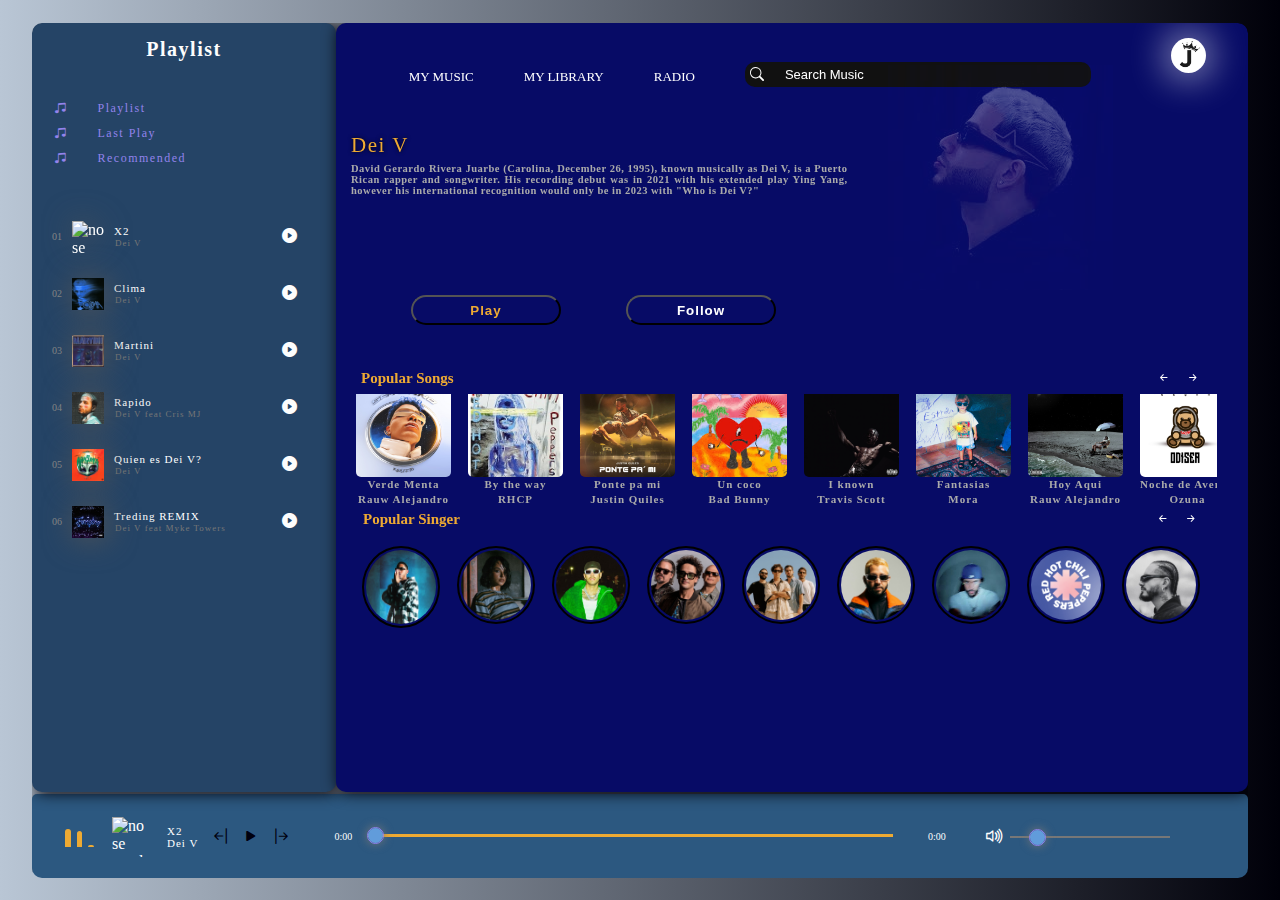
==== code/Dei V/index.html @ 86348e8d "The most beautiful part of the page begins" ====
<!DOCTYPE html>
<html lang="en">
<head>
    <meta charset="UTF-8">
    <meta name="viewport" content="width=device-width, initial-scale=1.0">
    <title>Page--Music</title>
    <link rel="stylesheet" href="../estilo.css">
    <link rel="stylesheet" href="../../fonts/font.css">
    <link rel="icon" href="https://previews.123rf.com/images/butenkow/butenkow1612/butenkow161202015/67425651-logotipo-de-m%C3%BAsica-de-dise%C3%B1o-de-patr%C3%B3n-ilustraci%C3%B3n-de-vector-de-icono.jpg" type="image/png">
</head>
<body>
    <header>
        <div class="menu--panel">
            <h1>Playlist</h1>
            <div class="Playlist">
                <h3 class="Activo--boostrap"><span></span><i class="bi bi-music-note-beamed"></i>Playlist</h3>
                <h3 class="Activo--boostrap"><span></span><i class="bi bi-music-note-beamed"></i>Last play</h3>
                <h3 class="Activo--boostrap"><span></span><i class="bi bi-music-note-beamed"></i>recommended</h3>
            </div>
            <div class="menu--songs">
                <li class="SongMusic">
                    <span>01</span>
                    <img src="../imagen/DeiV.JPEG" alt="no se puede ver la imagen" title="Dei v">
                    <h5>
                        X2
                        <div class="subTitle">Dei V</div>
                        
                    </h5>
                    <i class="bi bi-play-circle-fill PlaylistPlay" id="1"></i>
                </li>
                <li class="SongMusic">
                    <span>02</span>
                    <img src="../imagen/DeiV.JPEG" alt="no se puede ver la imagen" title="Dei v">
                    <h5>
                        X2
                        <div class="subTitle">Dei V</div>
                        
                    </h5>
                    <i class="bi bi-play-circle-fill PlaylistPlay" id="2"></i>
                </li>
                <li class="SongMusic">
                    <span>03</span>
                    <img src="../imagen/DeiV.JPEG" alt="no se puede ver la imagen" title="Dei v">
                    <h5>
                        X2
                        <div class="subTitle">Dei V</div>
                        
                    </h5>
                    <i class="bi bi-play-circle-fill PlaylistPlay" id="3"></i>
                </li>
                <li class="SongMusic">
                    <span>04</span>
                    <img src="../imagen/DeiV.JPEG" alt="no se puede ver la imagen" title="Dei v">
                    <h5>
                        X2
                        <div class="subTitle">Dei V</div>
                
                    </h5>
                    <i class="bi bi-play-circle-fill PlaylistPlay" id="4"></i>
                </li>
                <li class="SongMusic">
                    <span>05</span>
                    <img src="../imagen/DeiV.JPEG" alt="no se puede ver la imagen" title="Dei v">
                    <h5>
                        X2
                        <div class="subTitle">Dei V</div>
                    </h5>
                    <i class="bi bi-play-circle-fill PlaylistPlay" id="5"></i>
                </li>
                <li class="SongMusic">
                    <span>06</span>
                    <img src="../imagen/DeiV.JPEG" alt="no se puede ver la imagen" title="Dei v">
                    <h5>
                        X2
                        <div class="subTitle">Dei V</div>
                    </h5>
                    <i class="bi bi-play-circle-fill PlaylistPlay" id="6"></i>
                </li>
            </div>
        </div>
        <div class="song--panel">
            <nav>
                <ul>
                    <li>My Music</li>
                    <li>My library</li>
                    <li>Radio</li>
                </ul>
                <div class="search">
                    <i class="bi bi-search"></i>
                    <input type="search" placeholder="search music">
                </div>
                <div class="User--page">
                    <img src="../../imagen/Logo.jpg" alt="No se puede ver la imagen" title="JoSantana0005">
                </div>
            </nav>
            <div class="content__page">
                <h1>Dei V</h1>
                <p>
                    David Gerardo Rivera Juarbe (Carolina, December 26, 1995), known musically as Dei V, is a Puerto Rican rapper and songwriter.
                    His recording debut was in 2021 with his extended play Ying Yang, however his international recognition would only be in 2023 with "Who is Dei V?"
                </p>
            </div>
            <div class="Buttons--sing">
                <button>Play</button>
                <button>Follow</button>
            </div>
            <div class="Popular__songs">
                <div class="Title__h4">
                    <h4>Popular Songs</h4>
                    <div class="Btn__icon">
                        <i id="Left--scroll--panel"class="bi bi-arrow-left-short"></i>
                        <i id="right--scroll--panel"class="bi bi-arrow-right-short"></i>
                    </div>
                </div>
                <div class="Music">
                    <li class="SongMusic">
                        <div class="Imagen__play">
                            <img src="../imagen/7.jpeg" alt="No se pued ver la imagen">
                            <i class="bi bi-play-circle-fill PlaylistPlay" id="7"></i>
                        </div>
                        <h5>Verde Menta
                            <div class="subtitle">Rauw Alejandro</div>
                        </h5>
                    </li>
                    <li class="SongMusic">
                        <div class="Imagen__play">
                            <img src="../imagen/AfrodisiacoRauw.jpeg" alt="No se pued ver la imagen">
                            <i class="bi bi-play-circle-fill PlaylistPlay" id="8"></i>
                        </div>
                        <h5>De Cora
                            <div class="subtitle">Rauw Alejandro</div>
                        </h5>
                    </li>
                    <li class="SongMusic">
                        <div class="Imagen__play">
                            <img src="../imagen/Bigsoto.jpg" alt="No se pued ver la imagen">
                            <i class="bi bi-play-circle-fill PlaylistPlay" id="9"></i>
                        </div>
                        <h5>Soñador
                            <div class="subtitle">Big Soto</div>
                        </h5>
                    </li>
                    <li class="SongMusic">
                        <div class="Imagen__play">
                            <img src="../imagen/MoraParaiso.jpeg" alt="No se pued ver la imagen">
                            <i class="bi bi-play-circle-fill PlaylistPlay" id="10"></i>
                        </div>
                        <h5>Domingo de Bote
                            <div class="subtitle">Mora</div>
                        </h5>
                    </li>
                    <li class="SongMusic">
                        <div class="Imagen__play">
                            <img src="../imagen/BadBunny100pre.jpeg" alt="No se pued ver la imagen">
                            <i class="bi bi-play-circle-fill PlaylistPlay" id="11"></i>
                        </div>
                        <h5>RLDNT
                            <div class="subtitle">Bad Bunny</div>
                        </h5>
                    </li>
                    <li class="SongMusic">
                        <div class="Imagen__play">
                            <img src="../imagen/MoraEstrella.jpeg" alt="No se pued ver la imagen">
                            <i class="bi bi-play-circle-fill PlaylistPlay" id="12"></i>
                        </div>
                        <h5>Fantasias
                            <div class="subtitle">Mora</div>
                        </h5>
                    </li>
                    <li class="SongMusic">
                        <div class="Imagen__play">
                            <img src="../imagen/BadBunnyYHLQMDLG.JPEG" alt="No se pued ver la imagen">
                            <i class="bi bi-play-circle-fill PlaylistPlay" id="13"></i>
                        </div>
                        <h5>A tu merced
                            <div class="subtitle">Bad Bunny</div>
                        </h5>
                    </li>
                    <li class="SongMusic">
                        <div class="Imagen__play">
                            <img src="../imagen/BadBunnySalir.png" alt="No se pued ver la imagen">
                            <i class="bi bi-play-circle-fill PlaylistPlay" id="14"></i>
                        </div>
                        <h5>Bye me fui
                            <div class="subtitle">Bad Bunny</div>
                        </h5>
                    </li><li class="SongMusic">
                        <div class="Imagen__play">
                            <img src="../../imagen/SaturnoRauw.jpeg" alt="No se pued ver la imagen">
                            <i class="bi bi-play-circle-fill PlaylistPlay" id="15"></i>
                        </div>
                        <h5>Quiero Repetir
                            <div class="subtitle">Ozuna</div>
                        </h5>
                    </li>
                </div>
                <div class="Sing__popular">
                    <div class="Title__h4">
                        <h4>Popular Singer</h4>
                        <div class="Btn__icon">
                            <i id="Left--scrolls--panel"class="bi bi-arrow-left-short"></i>
                            <i id="right--scrolls--panel"class="bi bi-arrow-right-short"></i>
                        </div>
                    </div>
                </div>
                <div class="Artists">
                    <li class="SongItems">
                        <div class="Imagen__play">
                            <a href="../Myke Towers/myke.html"><img src="../../imagen/Myketowers.jpeg" alt="No se pued ver la imagen" title="Myke towers"></a>
                        </div>
                    </li>
                    <li class="SongItems">
                        <div class="Imagen__play">
                            <img src="../../imagen/beckyG.jpeg" alt="No se pued ver la imagen" title="Becky G">
                        </div>
                    </li>
                    <li class="SongItems">
                        <div class="Imagen__play">
                            <img src="../../imagen/feid.jpeg" alt="No se pued ver la imagen" title="Feid">
                        </div>
                    </li>
                    <li class="SongItems">
                        <div class="Imagen__play">
                            <img src="../../imagen/Invisibles.jpeg" alt="No se pued ver la imagen" title="Los amigos invisibles">
                        </div>
                    </li>
                    <li class="SongItems">
                        <div class="Imagen__play">
                            <img src="../../imagen/rawayanajpeg.jpeg" alt="No se pued ver la imagen" title="Rawayana">
                        </div>
                    </li>
                    <li class="SongItems">
                        <div class="Imagen__play">
                            <img src="../../imagen/mora.jpeg" alt="No se pued ver la imagen" title="Mora">
                        </div>
                    </li>
                    <li class="SongItems">
                        <div class="Imagen__play">
                            <img src="../../imagen/badbunny.jpeg" alt="No se pued ver la imagen" title="bad Bunny">
                        </div>
                    </li>
                    <li class="SongItems">
                        <div class="Imagen__play">
                            <img src="../../imagen/red.jpeg" alt="No se pued ver la imagen" title="Red hot chill peppers">
                        </div>
                    </li>
                    <li class="SongItems">
                        <div class="Imagen__play">
                            <img src="../../imagen/Jbalvin.jpeg" alt="No se pued ver la imagen" title="J balvin">
                        </div>
                    </li>
                    <li class="SongItems">
                        <div class="Imagen__play">
                            <img src="../../imagen/Ozuna.jpeg" alt="No se pued ver la imagen" title="Ozuna">
                        </div>
                    </li>
                    <li class="SongItems">
                        <div class="Imagen__play">
                            <img src="../../imagen/travis.jpeg" alt="No se pued ver la imagen" title="Travis Scott">
                        </div>
                    </li>
                    <li class="SongItems">
                        <div class="Imagen__play">
                            <img src="../../imagen/Drake.jpeg" alt="No se pued ver la imagen" title="Drake">
                        </div>
                    </li>
                    <li class="SongItems">
                        <div class="Imagen__play">
                            <img src="../../imagen/JustinQuiles.jpeg" alt="No se pued ver la imagen" title="Justin Quiles">
                        </div>
                    </li>
                    <li class="SongItems">
                        <div class="Imagen__play">
                            <img src="../../imagen/jhaycortez.jpeg" alt="No se pued ver la imagen" title="Jhay Cortez">
                        </div>
                    </li>
                </div>
            </div>
        </div>


        <div class="Play--music">
            <div class="Waves">
                <div class="Wave1 "></div>
                <div class="Wave1 "></div>
                <div class="Wave1 "></div>
            </div>
            <img src="../../imagen/1.jpeg" alt="no se puede ver la iamgen" id="Poster">
            <h5 id="title">
                X2
                <div class="subTitle">Dei V</div>
            </h5>
            <div class="icon--play">
                <i class="bi bi-arrow-bar-left" id="Back-music"></i>
                <i class="bi bi-play-fill" id="MasterPlay"></i>
                <i class="bi bi-arrow-bar-right" id="Next-music"></i>
            </div>
            <span id="StartItems">0:00</span>
            <div class="Bar__music">
                <input type="range" id="seek-play" min="0" value="0" max="100">
                <div class="bar__music2" id="bar__music2"></div>
                <div class="dotted"></div>
            </div>
            <span id="EndItems">0:00</span>

            <div class="vol__music">
                <i class="bi bi-volume-up" id="Vol--icon"></i>
                <input id="seek--vol" min="0" value="0" max="100" type="range">
                <div class="bar__vol2" id="bar"></div>
                <div class="dotted__music" id="vol__dot"></div>
            </div>
        </div>
    </header>
</body>
<script src="app.js"></script>
</html>
---- code/estilo.css ----
@import url("https://cdn.jsdelivr.net/npm/bootstrap-icons@1.11.3/font/bootstrap-icons.min.css");
*{
    margin: 0;
    padding: 0;
    box-sizing: border-box;
}
body{
    width: 100%;
    height: 100vh;
    background: linear-gradient(to left, #000009, #B9C6D5);
    display: flex;
    align-items: center;
    justify-content: center;
}
header{
    width: 95%;
    height: 95%;
    border-radius: 10px;
    display: flex;
    flex-wrap: wrap;
    overflow: hidden;
    color: #fff;

}
header .menu--panel,.song--panel{
    position: relative;
    width: 25%;
    height: 90%;
    border-radius: 10px;
    background-color: #254466;
    
    box-shadow: 2px 1px 15px #000009;
}
header .song--panel{
    width: 75%;
    background-color:  #070B66 ;
}
header .Play--music{
    width: 100%;
    height: 10%;
    margin-top: 2px;
    background-color: #2C5880 ;
    border-radius: 5px;
    box-shadow: 2px 3px 15px #000009;
}
header .menu--panel h1{
    font-size: 20px;
    color: #fdfdfd;
    margin: 15px 30px;
    font-weight: 700;
    letter-spacing: 1.5px;
    text-align: center;
}
header .menu--panel .Playlist{
    margin: 35px 0 0 20px;
}
header .menu--panel .Playlist h3{
    font-size: 12px;
    letter-spacing: 1.5px;
    font-weight: 400;
    padding: 5px 2px;
    cursor: pointer;
    display: flex;
    align-items: center;
    color: #9DB8E4;
    transition: color .3s linear;
    text-transform: capitalize;
}
header .menu--panel .Playlist h3:hover{
    color: #fdfdfd;
}
header .menu--panel .Playlist h3 span{
    position: relative;
    margin-right: 30px;
}
header .menu--panel .Playlist h3 span::before{
    content: '';
    position: absolute;
    width: 2px;
    height: 2px;
    border: 2px solid #fdfdfd;
    border-radius: 50%;
    top: -3px;
    transition: .3s linear;
}
header .menu--panel .Playlist h3:hover span::before{
    border: 2px solid #ea3;
}
header .menu--panel .Playlist h3 .bi{
    display: none;
}
header .menu--panel .Playlist .Activo--boostrap{
    color: #9383EC;
}
header .menu--panel .Playlist .Activo--boostrap span{
    display: none;
}
header .menu--panel .Playlist .Activo--boostrap .bi{
    display: flex;
    margin-right: 30px;
}
header .menu--panel .menu--songs{
    margin-top: 45px;
    border-radius: px;
}
header .menu--panel .menu--songs li{
    padding: 5px 0 5px 20px;
    list-style: none;
    display: flex;
    cursor: pointer;
    align-items: center;
    margin-bottom: 15px;
    transition: .3s linear;
}
header .menu--panel .menu--songs li:hover{
    background-color: #406486 ;
}
header .menu--panel .menu--songs li span{
    font-size: 10px;
    font-weight: 400;
    color: #888;
}
header .menu--panel .menu--songs li img{
    width: 32px;
    height: 32px;
    filter: drop-shadow(2px 1px 15px #555);
    margin-left: 10px;
}
header .menu--panel .menu--songs li h5{
    font-size: 11px;
    margin-left: 10px;
    color: #fff;
    font-weight: 300;
    letter-spacing: 1px;
}
header .menu--panel .menu--songs li h5 .subTitle{
    font-size: 9px;
    padding: 1px;
    color: #777;
}
header .menu--panel .menu--songs li .bi{
    font-size: 15px;
    color: #fdfdfd;
    position: absolute;
    cursor: pointer;
    left: 250px;
}
header .Play--music{
    display: flex;
    padding: 3px 25px;
    align-items: center;
}
header .Play--music .Waves{
    width: 35px;
    height: 35px;
    margin-left: 5px;
    padding: 0 0 5px 0;
    display: flex;
    align-items: flex-end;
}
header .Play--music .Waves .Wave1{
    width: 7px;
    height: 18px;
    /*border: 1px solid #fff*/;
    background-color: #ea3;
    border-radius: 10px 10px 0 0;
    margin: 0 3px 2px 3px;
    padding: 1px;
    animation: Waves .5s linear infinite 0.1s;
    animation: unset;
}
header .Play--music .Waves .Wave1:nth-child(2){
    height: 16px;
    
}
header .Play--music .Waves .Wave1:nth-child(3){
    height: 1px;
}

/* Event*/
header .Play--music .active .Wave1{
    animation: Waves .5s linear infinite 0.1s;
}
header .Play--music .active .Wave1:nth-child(2){
    animation-delay: .4s;
}
header .Play--music .active .Wave1:nth-child(3){
    animation-delay: .8s;
}
@keyframes Waves{
    0%{
        height: 5px;
    }
    50%{
        height: 10px;
    }
    100%{
        height: 20px;
    }
}
header .Play--music img{
    width: 40px;
    height: 40px;
    margin: 0;
    margin-left: 15px;
}
header .Play--music h5{
    font-size: 11px;
    margin-left: 15px;
    color: #fff;
    font-weight: 300;
    letter-spacing: 1px;
}
header .Play--music h5 .subtitle{
    color: #ccc;
    padding: 1.5px;
    font-weight: 600;
    text-wrap: wrap;
}
header .Play--music .icon--play{
    margin-left: 10px;
    padding: 0;
}
header .Play--music .icon--play .bi{
    margin: 0 4px;
    font-size: 18px;
    color: #00000f;
    cursor: pointer;
    transition: .4s linear;
}
header .Play--music span{
    margin-left: 25px;
    font-weight: 300;
    width: 32px;
    font-size: 10px;
    align-self: center;
}
header .Play--music #StartItems{
    margin-left:  40px;
}
header .Play--music .Bar__music{
    display: flex;
    align-items: center;
    width: 45%;
    background-color: #254466;
    height: 3px;
    position: relative;
    margin: 0 10px 3px 2px;
}

header .Play--music .Bar__music .bar__music2{
    position: absolute;
    width: 100%;
    height: 100%;
    background-color: #ea3;
}
header .Play--music .Bar__music .dotted{
    position: absolute;
    width: 15px;
    height: 15px;
    background-color: #619CDB;
    border-radius: 50%;
    transition: .1s linear;
}
header .Play--music .Bar__music .dotted::before{
    content: '';
    width: 15px;
    height: 15px;
    border: 1px solid #9383EC;
    border-radius: 50%;
    position: absolute;
    left: -1px;
    top: -1px;
    box-shadow: 0 0 10px #777;
}
header .Play--music .Bar__music input{
    width: 400px;
    cursor: pointer;
    position: absolute;
    z-index: 99999;
    transition: .1s linear;
    opacity: 0;
}
header .Play--music .vol__music{
    position: relative;
    width: 160px;
    height: 2px;
    background-color: #254466;
    margin-left: 50px;
    transition: .1s linear;
}
header .Play--music .vol__music .bi{
    position: absolute;
    font-size: 20px;
    top: -10px;
    left: -25px;
}
header .Play--music .vol__music input{
    width: 160px;
    cursor: pointer;
    position: absolute;
    z-index: 99999;
    top: -7px;
    left: 20px;
    transition: .1s linear;
    opacity: 0;
    
    
}
header .Play--music .vol__music .bar__vol2{
    position: absolute;
    width: 100%;
    background-color: #777;
    height: 100%;
    transition: .1s linear;
}
header .Play--music .vol__music .dotted__music{
    position: absolute;
    width: 15px;
    height: 15px;
    background-color: #619CDB;
    border-radius: 50%;
    transition: .1s linear;
    left: 20px;
    top: -6px;
}
header .Play--music .vol__music .dotted__music::before{
    content: '';
    width: 15px;
    height: 15px;
    border: 1px solid #9383EC;
    border-radius: 50%;
    position: absolute;
    left: -1px;
    top: -1px;
    box-shadow: 0 0 10px #777;
}
header .song--panel {
    z-index: 2;
    
}
header .song--panel::before{
    content: '';
    position: absolute;
    width: 100%;
    height: 230px;
    filter: opacity(0.3);
    filter: brightness(1,1);
    mix-blend-mode: screen;
    background: url("../imagen/deiVfoto");
    background-position: right;
    background-repeat: no-repeat;
    top: 40px;
    left: -135px;
}
header .song--panel nav{
    width: 95%;
    height: 12%;
    margin: auto;
    position: relative;
    margin-top: 8px;
    display: flex;
    justify-content: left;
    align-items: center;
}
header .song--panel nav ul{
    display: flex;
    list-style: none;
    align-items: start;
    margin: 5px 25px;
}
header .song--panel nav ul li{
    margin: 25px;
    text-transform: uppercase;
    font-size: 13px;
    color: #fff;
    cursor: pointer;
    transition: .1s linear;
}
header .song--panel nav ul li:hover{
    color: #ea3;
    border-bottom: 2px solid #987;
}

header .song--panel nav .search{
    position: relative;
    width: 40%;
    border-radius: 20px;
    top: -2px;
}
header .song--panel nav .search::before{
    content: '';
    position: absolute;
    width: 100%;
    height: 100%;
    border-radius: 10px;
    background-color: #111;
    backdrop-filter: blur(5px);
    z-index: -1;
}
header .song--panel nav .search .bi{
    font-size: 14px;
    padding: 5px 5px 5px 5px;
}
header .song--panel nav .search input{
    background: none;
    outline: none;
    border: none;
    padding: 5px 12px;
    color: #fff;
    font-size: 13px;
}
header .song--panel nav .search input::placeholder{
    color: #fff;
    text-transform: capitalize;
}
header .song--panel nav .User--page{
    margin: auto;
    margin-top: 7px;
    margin-left: 80px;
    position: relative;
    display: flex;
    justify-content: space-evenly;
    align-self: center;
}
header .song--panel nav .User--page img{
    width: 35px;
    height: 35px;
    filter: brightness(1,1);
    filter: drop-shadow(0 0 20px #fff);
    border-radius: 40px;
}
header .song--panel .content__page{
    width: 55%;
    height: 25%;
    font-size: 15px;
    margin: 10px;
    margin-bottom: 0;
    padding-left: 5px;
    
}
header .song--panel .content__page h1{
    font-size: 1.4em;
    letter-spacing: 1.5px;
    color: #ea3;
    text-shadow: 0 0 4px #000;
    font-weight: 400;
}
header .song--panel .content__page p{
    font-size: 0.7em;
    margin-top: 5px;
    color: #aaa;
    font-weight: 600;
    text-align: justify;
    text-wrap: pretty;
    letter-spacing: 0.5px;
}
header .song--panel .Buttons--sing{
    position: relative;
    width: 55%;
    height: 30px;
    margin: 10px;
    margin-top: 0;
    display: flex;
    justify-content: left;
    top: -30px
}
header .song--panel .Buttons--sing button{
    padding: 0px 20px;
    margin: 0;
    margin-left: 65px;
    border-radius: 20px;
    color: #ea3;
    letter-spacing: 1px;
    background: transparent;
    font-weight: 600;
    transition: .1s linear;
    cursor: pointer;
    outline: none;
}
header .song--panel .Buttons--sing button:nth-child(1){
    color: #ea3;
    width: 150px;
    height: 30px;
}
header .song--panel .Buttons--sing button:nth-child(2){
    color: #fff;
    width: 150px;
    height: 30px;
}
header .song--panel .Buttons--sing button:nth-child(1):hover{
    color: #000;
    background: linear-gradient(to left, #ffdd00, #aaa);
    box-shadow: 2px 2px 15px #000;
}
header .song--panel .Buttons--sing button:nth-child(2):hover{
    color: #9DB8E4;
    background: linear-gradient(to left, #aaa, #000);
    box-shadow: 2px 2px 15px #000;
}
header .song--panel .Popular__songs{
    width: 95%;
    height: auto;
    margin: 12px 15px;
}
header .song--panel .Popular__songs .Title__h4{
    display: flex;
    align-items: center;
    justify-content: space-between;
    margin-right: 15px;
}
header .song--panel .Popular__songs .Title__h4 h4{
    color: #ea3;
    font-size: 15px;
    font-weight: 700;
    margin-left: 10px;
}
header .song--panel .Popular__songs .Title__h4 .Btn__icon{
    margin: 2px;
}
header .song--panel .Popular__songs .Title__h4 .Btn__icon .bi{
    color: #fff;
    font-size: 15px;
    margin-left: 10px;
    cursor: pointer;
    transition: .3s linear;
}
header .song--panel .Popular__songs .Title__h4 .Btn__icon .bi:hover{
    color: #ea3;
}
header .song--panel .Popular__songs .Music{
    width: 100%;
    height: 135px;
    display: flex;
    gap: 12px;
    position: relative;
    top: 5px;
    overflow-x: auto;
    scroll-behavior: smooth;
}
header .song--panel .Popular__songs .Music::-webkit-scrollbar{
    display: none;
}
header .song--panel .Popular__songs .Music li{
    min-width: 95px;
    height: 95px;
    list-style: none;
    margin-left: 5px;
    position: relative;
    top: -12px;
    transition: .3s linear;
}
header .song--panel .Popular__songs .Music li:hover{
    background: #128;
}
header .song--panel .Popular__songs .Music li .Imagen__play{
    position: relative;
    width: 100%;
    height: 100%;
    display: flex;
    align-items: center;
    justify-content: center;
    text-align: center;
    gap: 15px;
}
header .song--panel .Popular__songs .Music li .Imagen__play img{
    position: relative;
    width: 95px;
    border-radius: 5px;
}
header .song--panel .Popular__songs .Music li  h5{
    text-wrap: nowrap;
    text-align: center;
    font-size: 11px;
}
header .song--panel .Popular__songs .Music li .Imagen__play .bi{
    position: absolute;
    cursor: pointer;
    font-size: 20px;
    color: #aaa;
    transition: .3s linear;
    opacity: 0;
}
header .song--panel .Popular__songs .Music li .Imagen__play:hover .bi{
    opacity: 1;
}
header .song--panel .Popular__songs .Music h5{
    text-align: center;
    line-height: 15px;
    font-size: 12px;
    color: #aaa;
    font-weight: 700;
    letter-spacing: 1px;
}
header .song--panel .Popular__songs .Music h5 .subtitle{
    font-size: 9px;
}
header .song--panel .Popular__songs .Sing__popular{
    position: relative;
    margin: 5px 2px;
    top: -20px;
    font-size: 12px;
}
header .song--panel .Popular__songs .Artists{
    width: 100%;
    height: 130px;
    margin-top: 2px;
    display: flex;
    padding: 5px;
    justify-content: left;
    position: relative;
    top: -30px;
    gap: 10px;
    overflow-y: auto;
    overflow-x: auto;
    scroll-behavior: smooth;
}
header .song--panel .Popular__songs .Artists::-webkit-scrollbar{
    display: none;
}

header .song--panel .Popular__songs .Artists .Btn__icon .bi{
    margin: 2px 15px;
    
}
header .song--panel .Popular__songs .Artists li{
    position: relative;
    list-style: none;
    width: 100%;
    height: auto;
    padding: 5px;
    top: 15px;
}
header .song--panel .Popular__songs .Artists li .Imagen__play{
    position: relative;
    top: 0;
    display: flex;
    gap: 12px;
}
header .song--panel .Popular__songs .Artists img{
    width: 70px;
    height: 100%;
    border-radius: 50%;
    outline: 2px solid #000;
    outline-offset: 2px;
    margin-left: 5px;
    cursor: pointer;
    transition: .3s linear;
}
header .song--panel .Popular__songs .Artists h5{
   text-align: center;
   text-wrap: nowrap;
}
header .song--panel .Popular__songs .Artists img:hover{
    box-shadow: 2px 2px 10px #fff;
    outline-color: #9383EC;
}
---- fonts/font.css ----
@font-face {
    font-family: "Noto-serif";
    src: url("./font/NotoSerif_Condensed-Black.ttf");
}
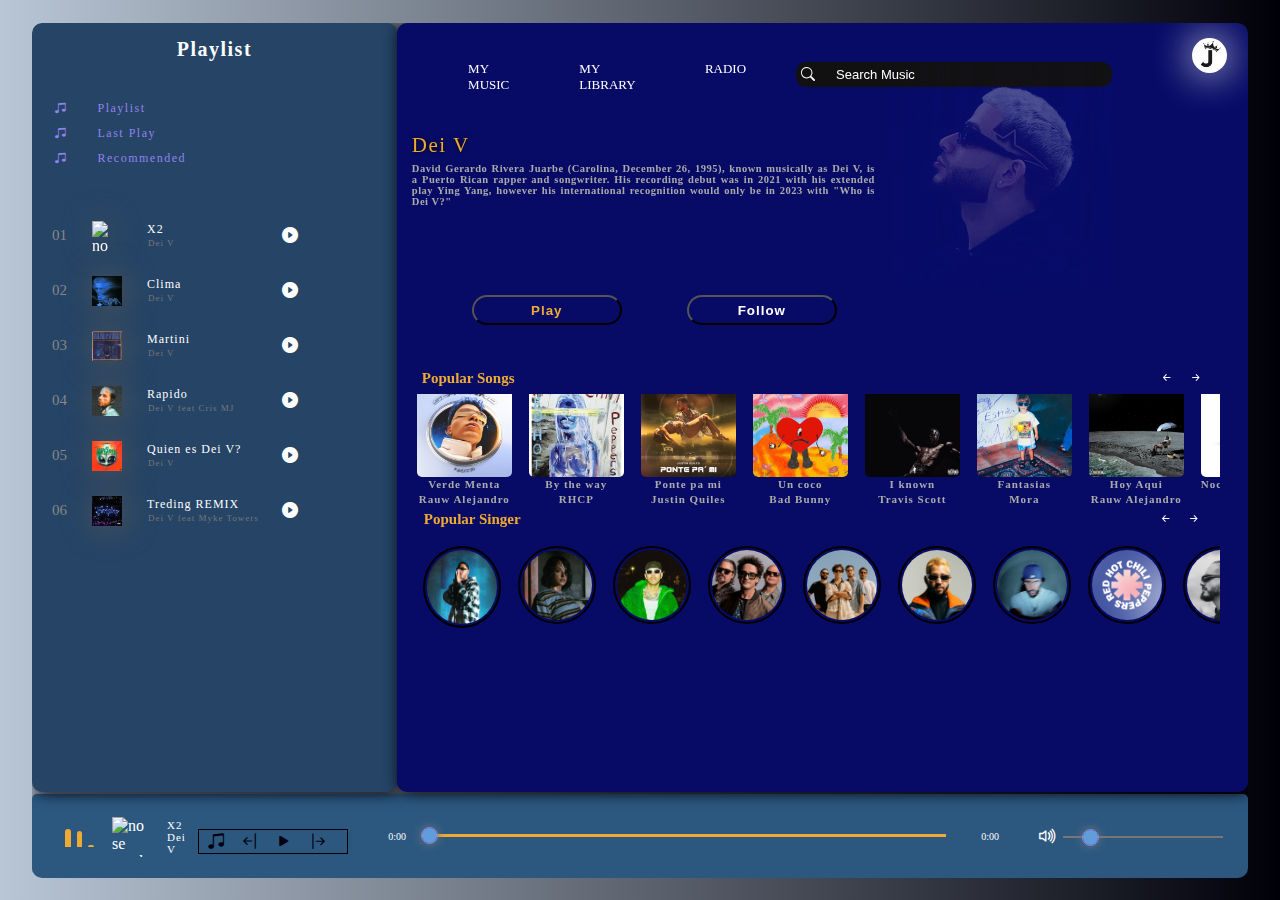
==== commit c95e6ac5: "Consigue el bug de la pagina jejej" ====
--- a/code/Dei V/index.html
+++ b/code/Dei V/index.html
@@ -291,6 +291,7 @@
                 <div class="subTitle">Dei V</div>
             </h5>
             <div class="icon--play">
+                <i class="bi bi-music-note-beamed" id="Music-change"></i>
                 <i class="bi bi-arrow-bar-left" id="Back-music"></i>
                 <i class="bi bi-play-fill" id="MasterPlay"></i>
                 <i class="bi bi-arrow-bar-right" id="Next-music"></i>
--- a/code/estilo.css
+++ b/code/estilo.css
@@ -24,7 +24,7 @@
 }
 header .menu--panel,.song--panel{
     position: relative;
-    width: 25%;
+    width: 30%;
     height: 90%;
     border-radius: 10px;
     background-color: #254466;
@@ -32,7 +32,7 @@
     box-shadow: 2px 1px 15px #000009;
 }
 header .song--panel{
-    width: 75%;
+    width: 70%;
     background-color:  #070B66 ;
 }
 header .Play--music{
@@ -101,13 +101,14 @@
 }
 header .menu--panel .menu--songs{
     margin-top: 45px;
-    border-radius: px;
+    
 }
 header .menu--panel .menu--songs li{
     padding: 5px 0 5px 20px;
     list-style: none;
     display: flex;
     cursor: pointer;
+    gap: 15px;
     align-items: center;
     margin-bottom: 15px;
     transition: .3s linear;
@@ -116,18 +117,18 @@
     background-color: #406486 ;
 }
 header .menu--panel .menu--songs li span{
-    font-size: 10px;
+    font-size: 15px;
     font-weight: 400;
     color: #888;
 }
 header .menu--panel .menu--songs li img{
-    width: 32px;
-    height: 32px;
+    width: 30px;
+    height: 30px;
     filter: drop-shadow(2px 1px 15px #555);
     margin-left: 10px;
 }
 header .menu--panel .menu--songs li h5{
-    font-size: 11px;
+    font-size: 12px;
     margin-left: 10px;
     color: #fff;
     font-weight: 300;
@@ -139,7 +140,7 @@
     color: #777;
 }
 header .menu--panel .menu--songs li .bi{
-    font-size: 15px;
+    font-size: 16px;
     color: #fdfdfd;
     position: absolute;
     cursor: pointer;
@@ -218,12 +219,15 @@
     text-wrap: wrap;
 }
 header .Play--music .icon--play{
-    margin-left: 10px;
-    padding: 0;
+    margin-top: 10px;
+    display: flex;
+    width: 150px;
+    align-items: center;
+    border: 1px solid #000;
 }
 header .Play--music .icon--play .bi{
-    margin: 0 4px;
     font-size: 18px;
+    margin: 1px 8px;
     color: #00000f;
     cursor: pointer;
     transition: .4s linear;
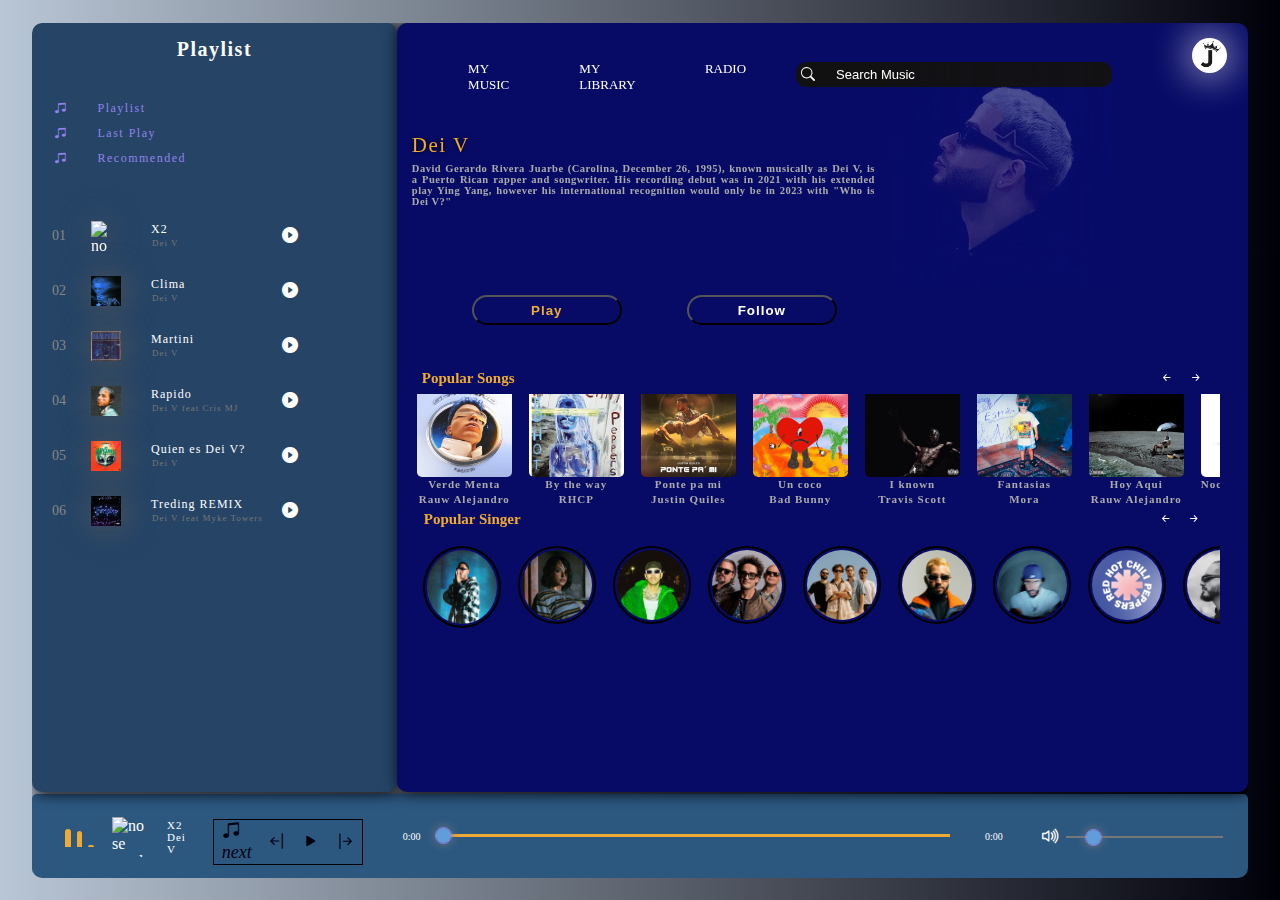
==== commit a5f6154a: "Agregando funcionalidades de repetir cancion y escuchar aletoriamente" ====
--- a/code/Dei V/index.html
+++ b/code/Dei V/index.html
@@ -291,7 +291,7 @@
                 <div class="subTitle">Dei V</div>
             </h5>
             <div class="icon--play">
-                <i class="bi bi-music-note-beamed" id="Music-change"></i>
+                <i class="bi bi-music-note-beamed" id="Music-change">next</i>
                 <i class="bi bi-arrow-bar-left" id="Back-music"></i>
                 <i class="bi bi-play-fill" id="MasterPlay"></i>
                 <i class="bi bi-arrow-bar-right" id="Next-music"></i>
--- a/code/estilo.css
+++ b/code/estilo.css
@@ -117,7 +117,7 @@
     background-color: #406486 ;
 }
 header .menu--panel .menu--songs li span{
-    font-size: 15px;
+    font-size: 14px;
     font-weight: 400;
     color: #888;
 }
@@ -129,7 +129,7 @@
 }
 header .menu--panel .menu--songs li h5{
     font-size: 12px;
-    margin-left: 10px;
+    margin-left: 15px;
     color: #fff;
     font-weight: 300;
     letter-spacing: 1px;
@@ -220,6 +220,7 @@
 }
 header .Play--music .icon--play{
     margin-top: 10px;
+    margin-left: 15px;
     display: flex;
     width: 150px;
     align-items: center;
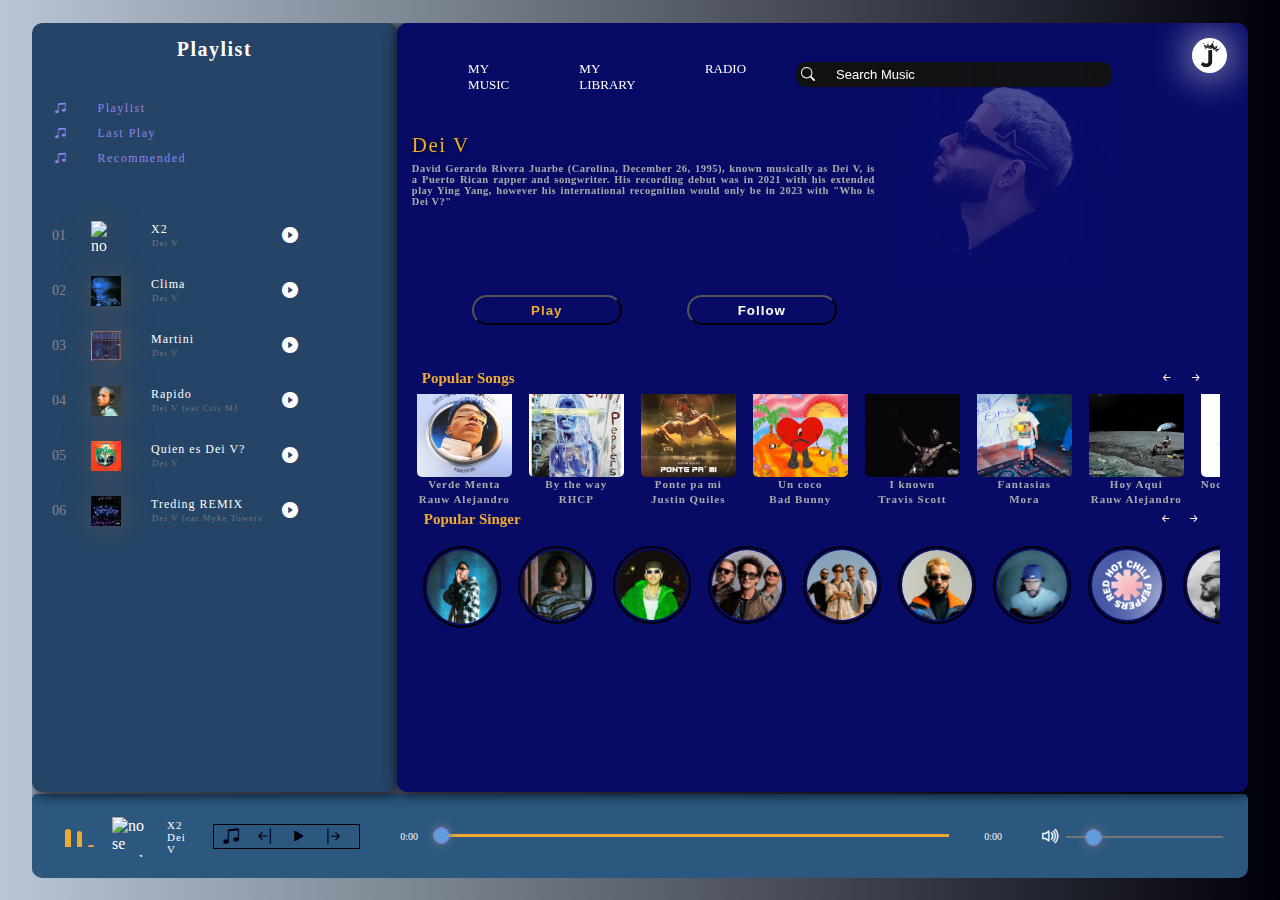
==== commit 5f34035d: "Se agrega los iconos de aleatorio y repetir canción con js" ====
--- a/code/Dei V/index.html
+++ b/code/Dei V/index.html
@@ -291,7 +291,7 @@
                 <div class="subTitle">Dei V</div>
             </h5>
             <div class="icon--play">
-                <i class="bi bi-music-note-beamed" id="Music-change">next</i>
+                <i class="bi bi-music-note-beamed" id="Music-change"></i>
                 <i class="bi bi-arrow-bar-left" id="Back-music"></i>
                 <i class="bi bi-play-fill" id="MasterPlay"></i>
                 <i class="bi bi-arrow-bar-right" id="Next-music"></i>
--- a/code/estilo.css
+++ b/code/estilo.css
@@ -219,7 +219,7 @@
     text-wrap: wrap;
 }
 header .Play--music .icon--play{
-    margin-top: 10px;
+    
     margin-left: 15px;
     display: flex;
     width: 150px;
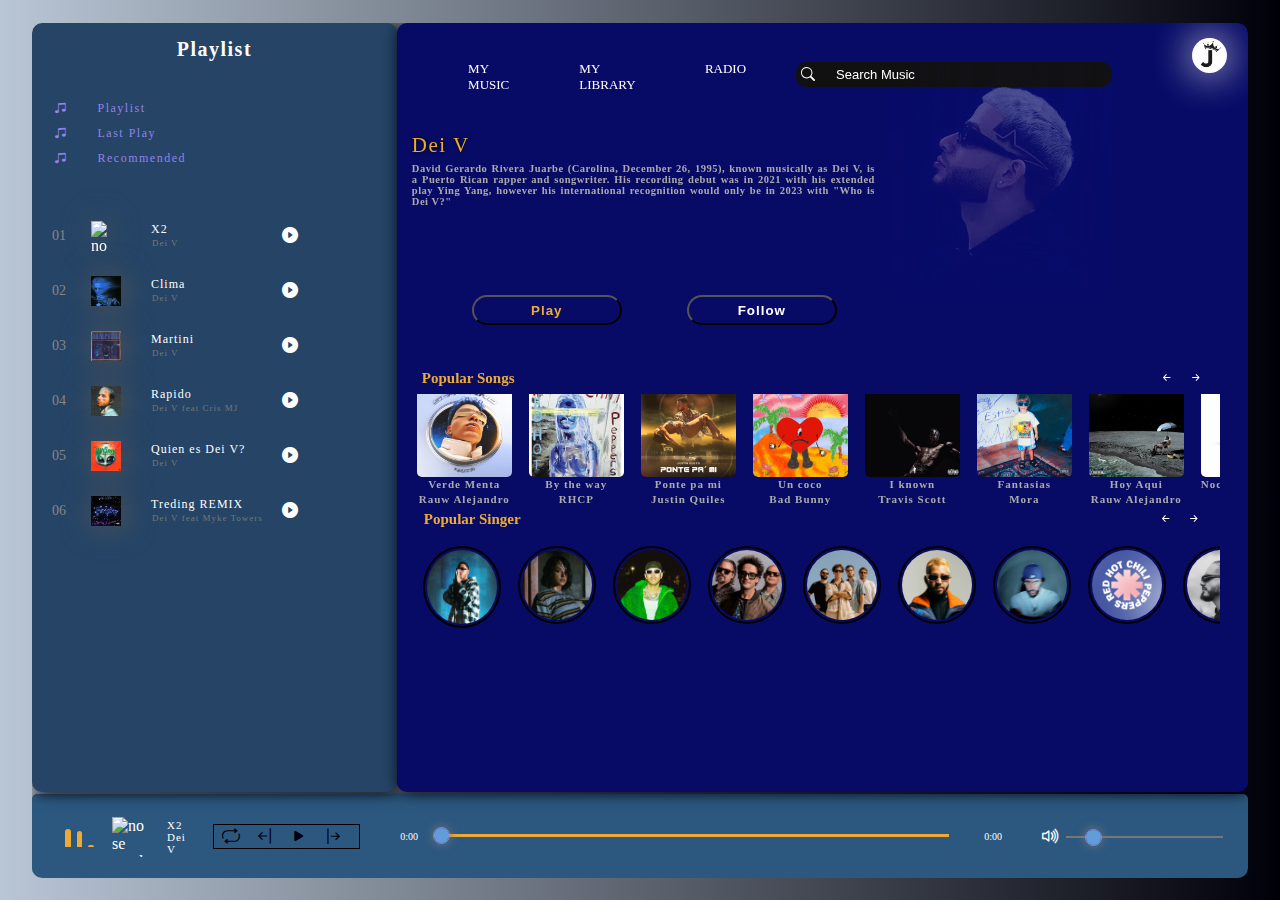
==== commit 6985760f: "Se agrega las funcionalidades de aleatorio y repetir canción" ====
--- a/code/Dei V/index.html
+++ b/code/Dei V/index.html
@@ -291,7 +291,7 @@
                 <div class="subTitle">Dei V</div>
             </h5>
             <div class="icon--play">
-                <i class="bi bi-music-note-beamed" id="Music-change"></i>
+                <i class="bi bi-repeat" id="Music-change"></i>
                 <i class="bi bi-arrow-bar-left" id="Back-music"></i>
                 <i class="bi bi-play-fill" id="MasterPlay"></i>
                 <i class="bi bi-arrow-bar-right" id="Next-music"></i>
